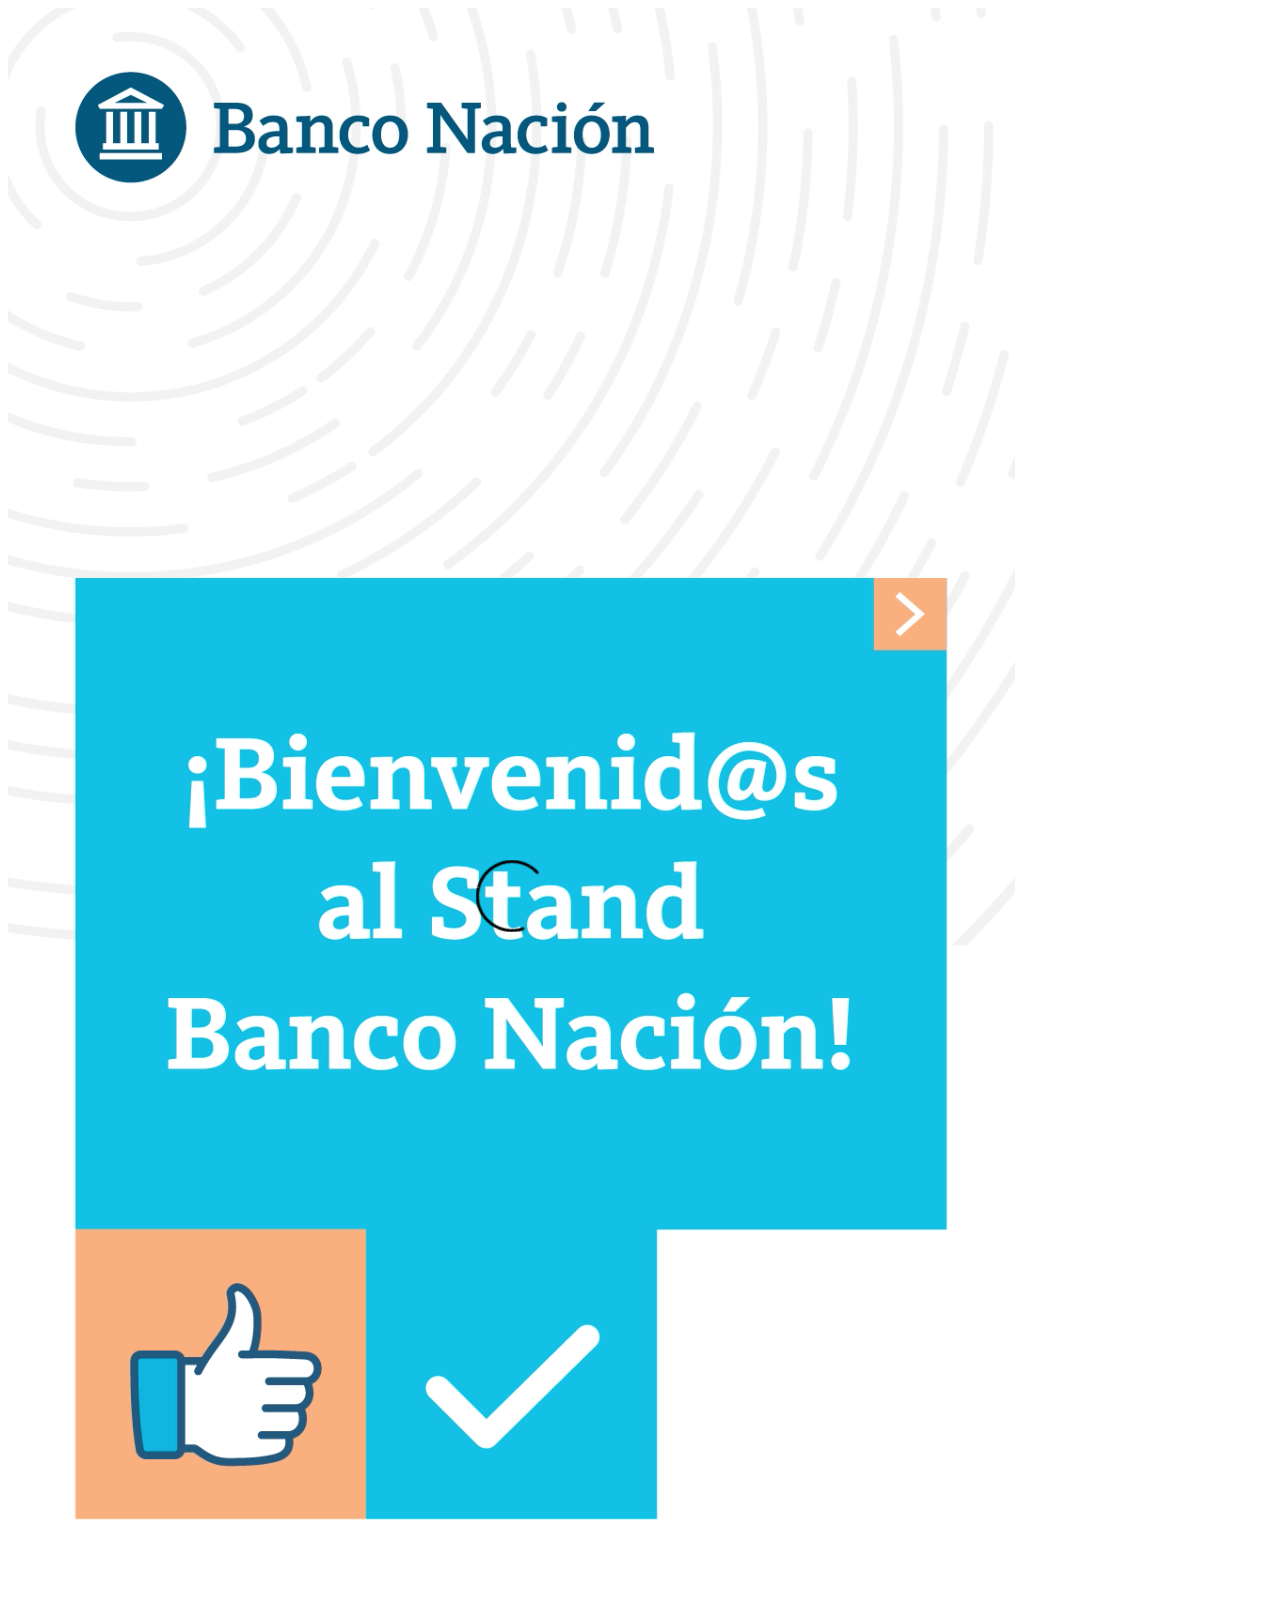
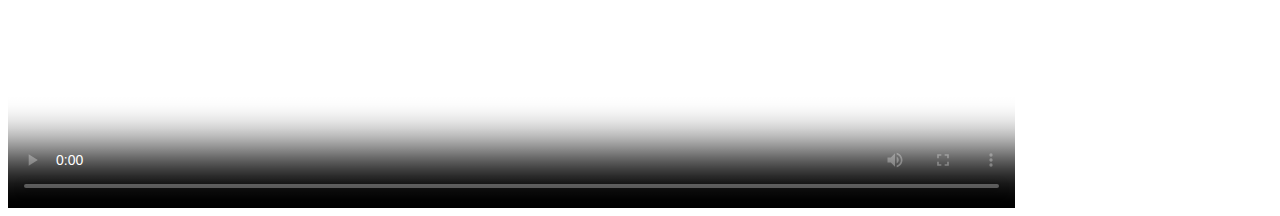
==== video1.html @ 751493b9 "Video1 actualizado, imagen preview" ====
<html>
<head>
    <meta charset="utf-8">
    <meta name="generator" content="NFT Randomizer">
    <title>Banco Nación - Bienvenidos</title>
    <link rel="stylesheet" href="style.css">
    <link href="https://cdn.jsdelivr.net/npm/bootstrap@5.1.0/dist/css/bootstrap.min.css" rel="stylesheet" integrity="sha384-KyZXEAg3QhqLMpG8r+8fhAXLRk2vvoC2f3B09zVXn8CA5QIVfZOJ3BCsw2P0p/We" crossorigin="anonymous">
</head>
<body>
    <video src="./videos/video1.mp4" controls autoplay poster="./imagenes/imagen1.png">
        Lo sentimos. Este vídeo no puede ser reproducido en tu navegador.<br>
        La versión descargable está disponible en <a href="URL">Enlace</a>. 
    </video>

</body>
</html>
---- style.css ----
.html{
    margin: 0;
    padding: 0;
}

.body{
    margin: 0;
    padding: 0;
}
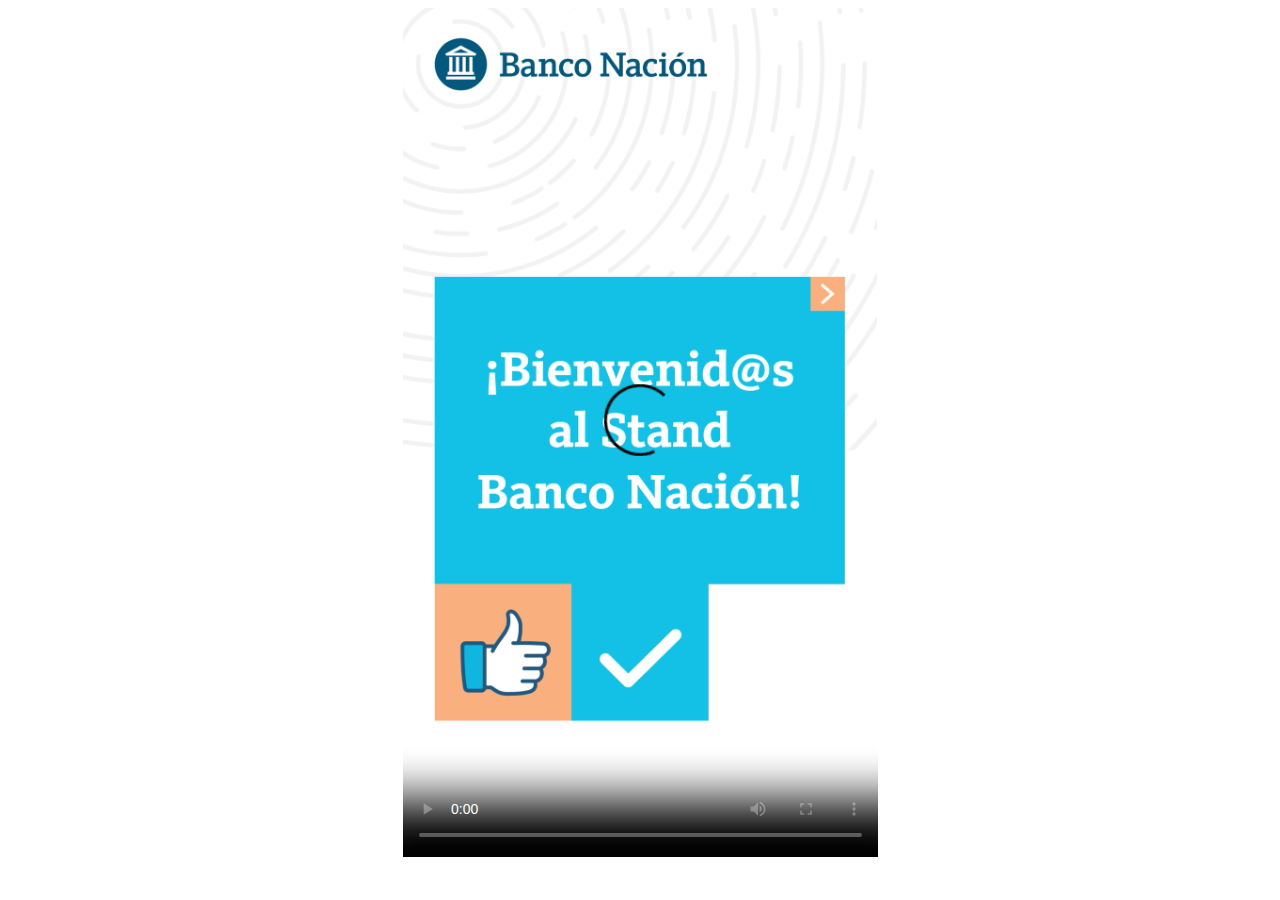
==== commit 1d8ebe7e: "Controls subidos" ====
--- a/video1.html
+++ b/video1.html
@@ -7,7 +7,7 @@
     <link href="https://cdn.jsdelivr.net/npm/bootstrap@5.1.0/dist/css/bootstrap.min.css" rel="stylesheet" integrity="sha384-KyZXEAg3QhqLMpG8r+8fhAXLRk2vvoC2f3B09zVXn8CA5QIVfZOJ3BCsw2P0p/We" crossorigin="anonymous">
 </head>
 <body>
-    <video src="./videos/video1.mp4" controls autoplay poster="./imagenes/imagen1.png">
+    <video src="./videos/video1.mp4" controls autoplay poster="./imagenes/imagen1.png" height="96%" style="margin: 0 auto; display: block">
         Lo sentimos. Este vídeo no puede ser reproducido en tu navegador.<br>
         La versión descargable está disponible en <a href="URL">Enlace</a>. 
     </video>
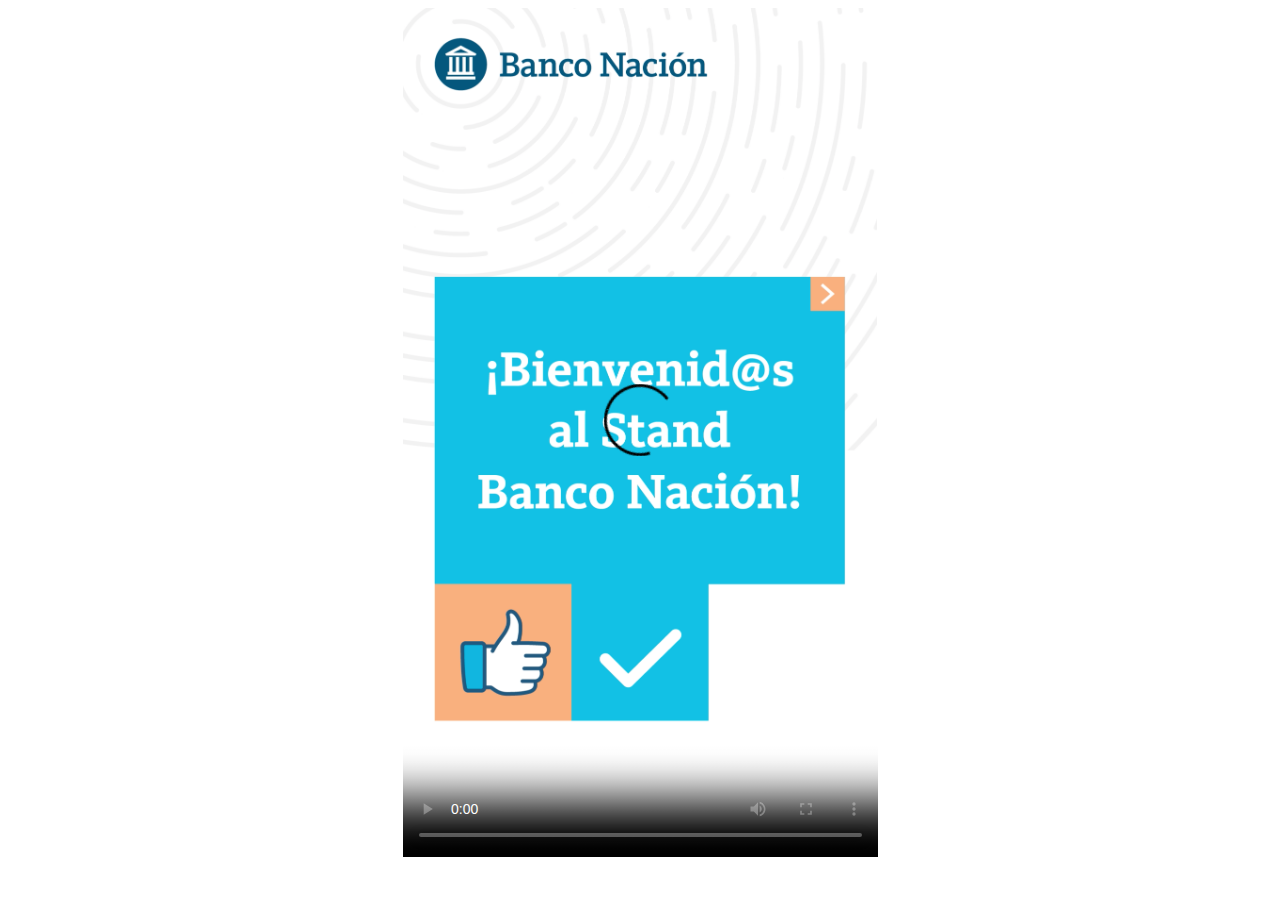
==== commit 0a0af14c: "Video 4" ====
--- a/video1.html
+++ b/video1.html
@@ -8,8 +8,7 @@
 </head>
 <body>
     <video src="./videos/video1.mp4" controls autoplay poster="./imagenes/imagen1.png" height="96%" style="margin: 0 auto; display: block">
-        Lo sentimos. Este vídeo no puede ser reproducido en tu navegador.<br>
-        La versión descargable está disponible en <a href="URL">Enlace</a>. 
+        Lo sentimos. Este vídeo no puede ser reproducido en tu navegador. Pedile ayuda a alguien del stand
     </video>
 
 </body>
